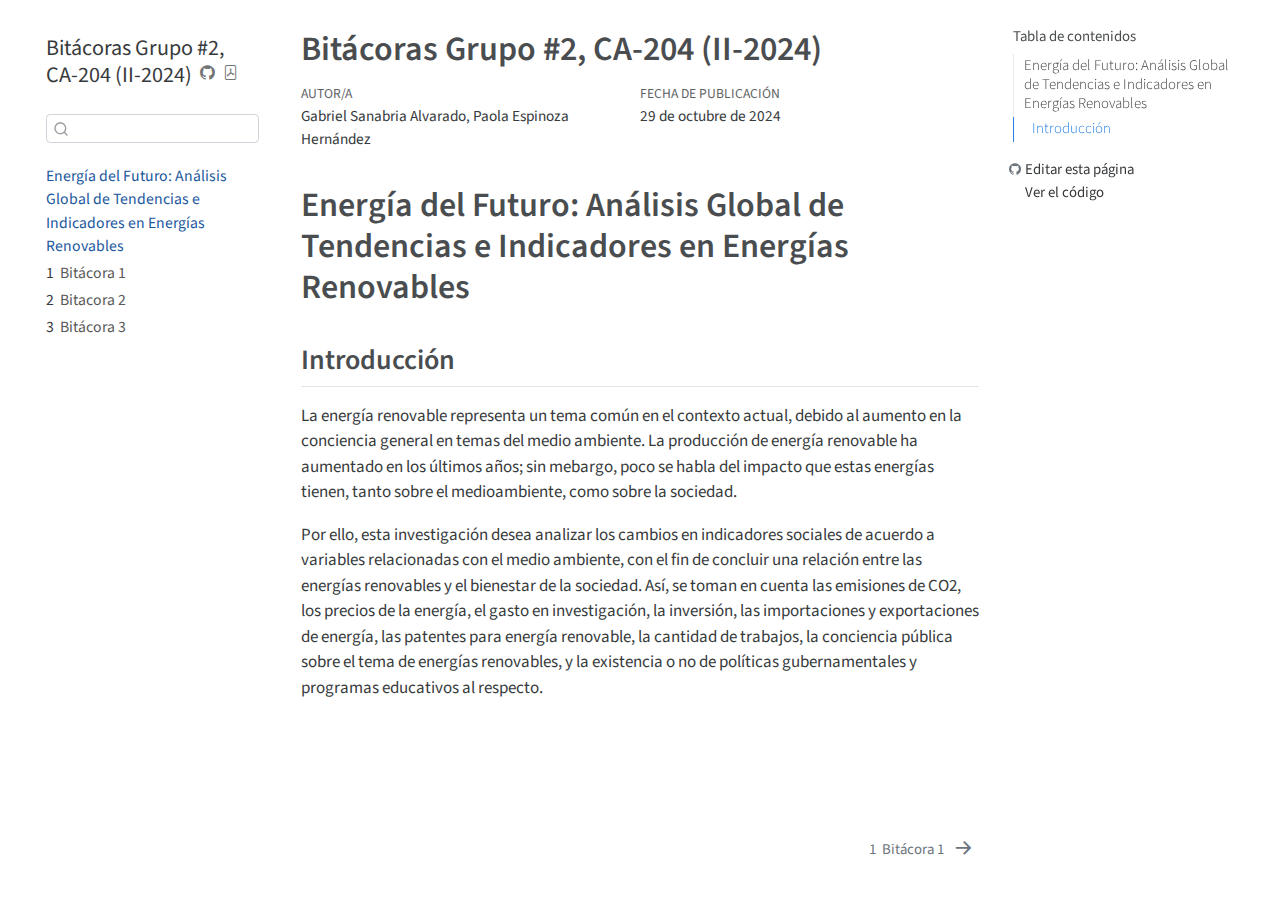
==== docs/index.html @ 48ddc88f "fix: introducción" ====
<!DOCTYPE html>
<html xmlns="http://www.w3.org/1999/xhtml" lang="es" xml:lang="es"><head>

<meta charset="utf-8">
<meta name="generator" content="quarto-1.3.450">

<meta name="viewport" content="width=device-width, initial-scale=1.0, user-scalable=yes">

<meta name="author" content="Gabriel Sanabria Alvarado, Paola Espinoza Hernández">

<title>Bitácoras Grupo #2, CA-204 (II-2024)</title>
<style>
code{white-space: pre-wrap;}
span.smallcaps{font-variant: small-caps;}
div.columns{display: flex; gap: min(4vw, 1.5em);}
div.column{flex: auto; overflow-x: auto;}
div.hanging-indent{margin-left: 1.5em; text-indent: -1.5em;}
ul.task-list{list-style: none;}
ul.task-list li input[type="checkbox"] {
  width: 0.8em;
  margin: 0 0.8em 0.2em -1em; /* quarto-specific, see https://github.com/quarto-dev/quarto-cli/issues/4556 */ 
  vertical-align: middle;
}
</style>


<script src="site_libs/quarto-nav/quarto-nav.js"></script>
<script src="site_libs/quarto-nav/headroom.min.js"></script>
<script src="site_libs/clipboard/clipboard.min.js"></script>
<script src="site_libs/quarto-search/autocomplete.umd.js"></script>
<script src="site_libs/quarto-search/fuse.min.js"></script>
<script src="site_libs/quarto-search/quarto-search.js"></script>
<meta name="quarto:offset" content="./">
<link href="./bitacora-1.html" rel="next">
<script src="site_libs/quarto-html/quarto.js"></script>
<script src="site_libs/quarto-html/popper.min.js"></script>
<script src="site_libs/quarto-html/tippy.umd.min.js"></script>
<script src="site_libs/quarto-html/anchor.min.js"></script>
<link href="site_libs/quarto-html/tippy.css" rel="stylesheet">
<link href="site_libs/quarto-html/quarto-syntax-highlighting.css" rel="stylesheet" id="quarto-text-highlighting-styles">
<script src="site_libs/bootstrap/bootstrap.min.js"></script>
<link href="site_libs/bootstrap/bootstrap-icons.css" rel="stylesheet">
<link href="site_libs/bootstrap/bootstrap.min.css" rel="stylesheet" id="quarto-bootstrap" data-mode="light">
<script id="quarto-search-options" type="application/json">{
  "location": "sidebar",
  "copy-button": false,
  "collapse-after": 3,
  "panel-placement": "start",
  "type": "textbox",
  "limit": 20,
  "language": {
    "search-no-results-text": "Sin resultados",
    "search-matching-documents-text": "documentos encontrados",
    "search-copy-link-title": "Copiar el enlace en la búsqueda",
    "search-hide-matches-text": "Ocultar resultados adicionales",
    "search-more-match-text": "resultado adicional en este documento",
    "search-more-matches-text": "resultados adicionales en este documento",
    "search-clear-button-title": "Borrar",
    "search-detached-cancel-button-title": "Cancelar",
    "search-submit-button-title": "Enviar",
    "search-label": "Buscar"
  }
}</script>


</head>

<body class="nav-sidebar floating">

<div id="quarto-search-results"></div>
  <header id="quarto-header" class="headroom fixed-top">
  <nav class="quarto-secondary-nav">
    <div class="container-fluid d-flex">
      <button type="button" class="quarto-btn-toggle btn" data-bs-toggle="collapse" data-bs-target="#quarto-sidebar,#quarto-sidebar-glass" aria-controls="quarto-sidebar" aria-expanded="false" aria-label="Alternar barra lateral" onclick="if (window.quartoToggleHeadroom) { window.quartoToggleHeadroom(); }">
        <i class="bi bi-layout-text-sidebar-reverse"></i>
      </button>
      <nav class="quarto-page-breadcrumbs" aria-label="breadcrumb"><ol class="breadcrumb"><li class="breadcrumb-item"><a href="./index.html">Energía del Futuro: Análisis Global de Tendencias e Indicadores en Energías Renovables</a></li></ol></nav>
      <a class="flex-grow-1" role="button" data-bs-toggle="collapse" data-bs-target="#quarto-sidebar,#quarto-sidebar-glass" aria-controls="quarto-sidebar" aria-expanded="false" aria-label="Alternar barra lateral" onclick="if (window.quartoToggleHeadroom) { window.quartoToggleHeadroom(); }">      
      </a>
      <button type="button" class="btn quarto-search-button" aria-label="" onclick="window.quartoOpenSearch();">
        <i class="bi bi-search"></i>
      </button>
    </div>
  </nav>
</header>
<!-- content -->
<div id="quarto-content" class="quarto-container page-columns page-rows-contents page-layout-article">
<!-- sidebar -->
  <nav id="quarto-sidebar" class="sidebar collapse collapse-horizontal sidebar-navigation floating overflow-auto">
    <div class="pt-lg-2 mt-2 text-left sidebar-header">
    <div class="sidebar-title mb-0 py-0">
      <a href="./">Bitácoras Grupo #2, CA-204 (II-2024)</a> 
        <div class="sidebar-tools-main">
    <a href="https://github.com/gabosanabria04/BitacorasGrupo-2-CA0204-II-2024-.git" rel="" title="Source Code" class="quarto-navigation-tool px-1" aria-label="Source Code"><i class="bi bi-github"></i></a>
    <a href="./Bitácoras-Grupo--2,-CA-204--II-2024-.pdf" rel="" title="Download PDF" class="quarto-navigation-tool px-1" aria-label="Download PDF"><i class="bi bi-file-pdf"></i></a>
</div>
    </div>
      </div>
        <div class="mt-2 flex-shrink-0 align-items-center">
        <div class="sidebar-search">
        <div id="quarto-search" class="" title="Buscar"></div>
        </div>
        </div>
    <div class="sidebar-menu-container"> 
    <ul class="list-unstyled mt-1">
        <li class="sidebar-item">
  <div class="sidebar-item-container"> 
  <a href="./index.html" class="sidebar-item-text sidebar-link active">
 <span class="menu-text">Energía del Futuro: Análisis Global de Tendencias e Indicadores en Energías Renovables</span></a>
  </div>
</li>
        <li class="sidebar-item">
  <div class="sidebar-item-container"> 
  <a href="./bitacora-1.html" class="sidebar-item-text sidebar-link">
 <span class="menu-text"><span class="chapter-number">1</span>&nbsp; <span class="chapter-title">Bitácora 1</span></span></a>
  </div>
</li>
        <li class="sidebar-item">
  <div class="sidebar-item-container"> 
  <a href="./Bitacora-2.html" class="sidebar-item-text sidebar-link">
 <span class="menu-text"><span class="chapter-number">2</span>&nbsp; <span class="chapter-title">Bitacora 2</span></span></a>
  </div>
</li>
        <li class="sidebar-item">
  <div class="sidebar-item-container"> 
  <a href="./bitacora-3.html" class="sidebar-item-text sidebar-link">
 <span class="menu-text"><span class="chapter-number">3</span>&nbsp; <span class="chapter-title">Bitácora 3</span></span></a>
  </div>
</li>
    </ul>
    </div>
</nav>
<div id="quarto-sidebar-glass" data-bs-toggle="collapse" data-bs-target="#quarto-sidebar,#quarto-sidebar-glass"></div>
<!-- margin-sidebar -->
    <div id="quarto-margin-sidebar" class="sidebar margin-sidebar">
        <nav id="TOC" role="doc-toc" class="toc-active">
    <h2 id="toc-title">Tabla de contenidos</h2>
   
  <ul>
  <li><a href="#energía-del-futuro-análisis-global-de-tendencias-e-indicadores-en-energías-renovables" id="toc-energía-del-futuro-análisis-global-de-tendencias-e-indicadores-en-energías-renovables" class="nav-link active" data-scroll-target="#energía-del-futuro-análisis-global-de-tendencias-e-indicadores-en-energías-renovables">Energía del Futuro: Análisis Global de Tendencias e Indicadores en Energías Renovables</a>
  <ul class="collapse">
  <li><a href="#introducción" id="toc-introducción" class="nav-link" data-scroll-target="#introducción">Introducción</a></li>
  </ul></li>
  </ul>
<div class="toc-actions"><div><i class="bi bi-github"></i></div><div class="action-links"><p><a href="https://github.com/gabosanabria04/BitacorasGrupo-2-CA0204-II-2024-.git/edit/main/index.qmd" class="toc-action">Editar esta página</a></p><p><a href="https://github.com/gabosanabria04/BitacorasGrupo-2-CA0204-II-2024-.git/blob/main/index.qmd" class="toc-action">Ver el código</a></p></div></div></nav>
    </div>
<!-- main -->
<main class="content" id="quarto-document-content">

<header id="title-block-header" class="quarto-title-block default">
<div class="quarto-title">
<h1 class="title">Bitácoras Grupo #2, CA-204 (II-2024)</h1>
</div>



<div class="quarto-title-meta">

    <div>
    <div class="quarto-title-meta-heading">Autor/a</div>
    <div class="quarto-title-meta-contents">
             <p>Gabriel Sanabria Alvarado, Paola Espinoza Hernández </p>
          </div>
  </div>
    
    <div>
    <div class="quarto-title-meta-heading">Fecha de publicación</div>
    <div class="quarto-title-meta-contents">
      <p class="date">29 de octubre de 2024</p>
    </div>
  </div>
  
    
  </div>
  

</header>

<section id="energía-del-futuro-análisis-global-de-tendencias-e-indicadores-en-energías-renovables" class="level1 unnumbered">
<h1 class="unnumbered">Energía del Futuro: Análisis Global de Tendencias e Indicadores en Energías Renovables</h1>
<section id="introducción" class="level2">
<h2 class="anchored" data-anchor-id="introducción">Introducción</h2>
<p>La energía renovable representa un tema común en el contexto actual, debido al aumento en la conciencia general en temas del medio ambiente. La producción de energía renovable ha aumentado en los últimos años; sin mebargo, poco se habla del impacto que estas energías tienen, tanto sobre el medioambiente, como sobre la sociedad.</p>
<p>Por ello, esta investigación desea analizar los cambios en indicadores sociales de acuerdo a variables relacionadas con el medio ambiente, con el fin de concluir una relación entre las energías renovables y el bienestar de la sociedad. Así, se toman en cuenta las emisiones de CO2, los precios de la energía, el gasto en investigación, la inversión, las importaciones y exportaciones de energía, las patentes para energía renovable, la cantidad de trabajos, la conciencia pública sobre el tema de energías renovables, y la existencia o no de políticas gubernamentales y programas educativos al respecto.</p>


</section>
</section>

</main> <!-- /main -->
<script id="quarto-html-after-body" type="application/javascript">
window.document.addEventListener("DOMContentLoaded", function (event) {
  const toggleBodyColorMode = (bsSheetEl) => {
    const mode = bsSheetEl.getAttribute("data-mode");
    const bodyEl = window.document.querySelector("body");
    if (mode === "dark") {
      bodyEl.classList.add("quarto-dark");
      bodyEl.classList.remove("quarto-light");
    } else {
      bodyEl.classList.add("quarto-light");
      bodyEl.classList.remove("quarto-dark");
    }
  }
  const toggleBodyColorPrimary = () => {
    const bsSheetEl = window.document.querySelector("link#quarto-bootstrap");
    if (bsSheetEl) {
      toggleBodyColorMode(bsSheetEl);
    }
  }
  toggleBodyColorPrimary();  
  const icon = "";
  const anchorJS = new window.AnchorJS();
  anchorJS.options = {
    placement: 'right',
    icon: icon
  };
  anchorJS.add('.anchored');
  const isCodeAnnotation = (el) => {
    for (const clz of el.classList) {
      if (clz.startsWith('code-annotation-')) {                     
        return true;
      }
    }
    return false;
  }
  const clipboard = new window.ClipboardJS('.code-copy-button', {
    text: function(trigger) {
      const codeEl = trigger.previousElementSibling.cloneNode(true);
      for (const childEl of codeEl.children) {
        if (isCodeAnnotation(childEl)) {
          childEl.remove();
        }
      }
      return codeEl.innerText;
    }
  });
  clipboard.on('success', function(e) {
    // button target
    const button = e.trigger;
    // don't keep focus
    button.blur();
    // flash "checked"
    button.classList.add('code-copy-button-checked');
    var currentTitle = button.getAttribute("title");
    button.setAttribute("title", "Copiado");
    let tooltip;
    if (window.bootstrap) {
      button.setAttribute("data-bs-toggle", "tooltip");
      button.setAttribute("data-bs-placement", "left");
      button.setAttribute("data-bs-title", "Copiado");
      tooltip = new bootstrap.Tooltip(button, 
        { trigger: "manual", 
          customClass: "code-copy-button-tooltip",
          offset: [0, -8]});
      tooltip.show();    
    }
    setTimeout(function() {
      if (tooltip) {
        tooltip.hide();
        button.removeAttribute("data-bs-title");
        button.removeAttribute("data-bs-toggle");
        button.removeAttribute("data-bs-placement");
      }
      button.setAttribute("title", currentTitle);
      button.classList.remove('code-copy-button-checked');
    }, 1000);
    // clear code selection
    e.clearSelection();
  });
  function tippyHover(el, contentFn) {
    const config = {
      allowHTML: true,
      content: contentFn,
      maxWidth: 500,
      delay: 100,
      arrow: false,
      appendTo: function(el) {
          return el.parentElement;
      },
      interactive: true,
      interactiveBorder: 10,
      theme: 'quarto',
      placement: 'bottom-start'
    };
    window.tippy(el, config); 
  }
  const noterefs = window.document.querySelectorAll('a[role="doc-noteref"]');
  for (var i=0; i<noterefs.length; i++) {
    const ref = noterefs[i];
    tippyHover(ref, function() {
      // use id or data attribute instead here
      let href = ref.getAttribute('data-footnote-href') || ref.getAttribute('href');
      try { href = new URL(href).hash; } catch {}
      const id = href.replace(/^#\/?/, "");
      const note = window.document.getElementById(id);
      return note.innerHTML;
    });
  }
      let selectedAnnoteEl;
      const selectorForAnnotation = ( cell, annotation) => {
        let cellAttr = 'data-code-cell="' + cell + '"';
        let lineAttr = 'data-code-annotation="' +  annotation + '"';
        const selector = 'span[' + cellAttr + '][' + lineAttr + ']';
        return selector;
      }
      const selectCodeLines = (annoteEl) => {
        const doc = window.document;
        const targetCell = annoteEl.getAttribute("data-target-cell");
        const targetAnnotation = annoteEl.getAttribute("data-target-annotation");
        const annoteSpan = window.document.querySelector(selectorForAnnotation(targetCell, targetAnnotation));
        const lines = annoteSpan.getAttribute("data-code-lines").split(",");
        const lineIds = lines.map((line) => {
          return targetCell + "-" + line;
        })
        let top = null;
        let height = null;
        let parent = null;
        if (lineIds.length > 0) {
            //compute the position of the single el (top and bottom and make a div)
            const el = window.document.getElementById(lineIds[0]);
            top = el.offsetTop;
            height = el.offsetHeight;
            parent = el.parentElement.parentElement;
          if (lineIds.length > 1) {
            const lastEl = window.document.getElementById(lineIds[lineIds.length - 1]);
            const bottom = lastEl.offsetTop + lastEl.offsetHeight;
            height = bottom - top;
          }
          if (top !== null && height !== null && parent !== null) {
            // cook up a div (if necessary) and position it 
            let div = window.document.getElementById("code-annotation-line-highlight");
            if (div === null) {
              div = window.document.createElement("div");
              div.setAttribute("id", "code-annotation-line-highlight");
              div.style.position = 'absolute';
              parent.appendChild(div);
            }
            div.style.top = top - 2 + "px";
            div.style.height = height + 4 + "px";
            let gutterDiv = window.document.getElementById("code-annotation-line-highlight-gutter");
            if (gutterDiv === null) {
              gutterDiv = window.document.createElement("div");
              gutterDiv.setAttribute("id", "code-annotation-line-highlight-gutter");
              gutterDiv.style.position = 'absolute';
              const codeCell = window.document.getElementById(targetCell);
              const gutter = codeCell.querySelector('.code-annotation-gutter');
              gutter.appendChild(gutterDiv);
            }
            gutterDiv.style.top = top - 2 + "px";
            gutterDiv.style.height = height + 4 + "px";
          }
          selectedAnnoteEl = annoteEl;
        }
      };
      const unselectCodeLines = () => {
        const elementsIds = ["code-annotation-line-highlight", "code-annotation-line-highlight-gutter"];
        elementsIds.forEach((elId) => {
          const div = window.document.getElementById(elId);
          if (div) {
            div.remove();
          }
        });
        selectedAnnoteEl = undefined;
      };
      // Attach click handler to the DT
      const annoteDls = window.document.querySelectorAll('dt[data-target-cell]');
      for (const annoteDlNode of annoteDls) {
        annoteDlNode.addEventListener('click', (event) => {
          const clickedEl = event.target;
          if (clickedEl !== selectedAnnoteEl) {
            unselectCodeLines();
            const activeEl = window.document.querySelector('dt[data-target-cell].code-annotation-active');
            if (activeEl) {
              activeEl.classList.remove('code-annotation-active');
            }
            selectCodeLines(clickedEl);
            clickedEl.classList.add('code-annotation-active');
          } else {
            // Unselect the line
            unselectCodeLines();
            clickedEl.classList.remove('code-annotation-active');
          }
        });
      }
  const findCites = (el) => {
    const parentEl = el.parentElement;
    if (parentEl) {
      const cites = parentEl.dataset.cites;
      if (cites) {
        return {
          el,
          cites: cites.split(' ')
        };
      } else {
        return findCites(el.parentElement)
      }
    } else {
      return undefined;
    }
  };
  var bibliorefs = window.document.querySelectorAll('a[role="doc-biblioref"]');
  for (var i=0; i<bibliorefs.length; i++) {
    const ref = bibliorefs[i];
    const citeInfo = findCites(ref);
    if (citeInfo) {
      tippyHover(citeInfo.el, function() {
        var popup = window.document.createElement('div');
        citeInfo.cites.forEach(function(cite) {
          var citeDiv = window.document.createElement('div');
          citeDiv.classList.add('hanging-indent');
          citeDiv.classList.add('csl-entry');
          var biblioDiv = window.document.getElementById('ref-' + cite);
          if (biblioDiv) {
            citeDiv.innerHTML = biblioDiv.innerHTML;
          }
          popup.appendChild(citeDiv);
        });
        return popup.innerHTML;
      });
    }
  }
    var localhostRegex = new RegExp(/^(?:http|https):\/\/localhost\:?[0-9]*\//);
      var filterRegex = new RegExp("https:\/\/gabosanabria04\.github\.io\/BitacorasGrupo-2-CA0204-II-2024-\/");
    var isInternal = (href) => {
        return filterRegex.test(href) || localhostRegex.test(href);
    }
    // Inspect non-navigation links and adorn them if external
 	var links = window.document.querySelectorAll('a[href]:not(.nav-link):not(.navbar-brand):not(.toc-action):not(.sidebar-link):not(.sidebar-item-toggle):not(.pagination-link):not(.no-external):not([aria-hidden]):not(.dropdown-item)');
    for (var i=0; i<links.length; i++) {
      const link = links[i];
      if (!isInternal(link.href)) {
          // target, if specified
          link.setAttribute("target", "_blank");
      }
    }
});
</script>
<nav class="page-navigation">
  <div class="nav-page nav-page-previous">
  </div>
  <div class="nav-page nav-page-next">
      <a href="./bitacora-1.html" class="pagination-link">
        <span class="nav-page-text"><span class="chapter-number">1</span>&nbsp; <span class="chapter-title">Bitácora 1</span></span> <i class="bi bi-arrow-right-short"></i>
      </a>
  </div>
</nav>
</div> <!-- /content -->



</body></html>
---- docs/site_libs/quarto-html/tippy.css ----
.tippy-box[data-animation=fade][data-state=hidden]{opacity:0}[data-tippy-root]{max-width:calc(100vw - 10px)}.tippy-box{position:relative;background-color:#333;color:#fff;border-radius:4px;font-size:14px;line-height:1.4;white-space:normal;outline:0;transition-property:transform,visibility,opacity}.tippy-box[data-placement^=top]>.tippy-arrow{bottom:0}.tippy-box[data-placement^=top]>.tippy-arrow:before{bottom:-7px;left:0;border-width:8px 8px 0;border-top-color:initial;transform-origin:center top}.tippy-box[data-placement^=bottom]>.tippy-arrow{top:0}.tippy-box[data-placement^=bottom]>.tippy-arrow:before{top:-7px;left:0;border-width:0 8px 8px;border-bottom-color:initial;transform-origin:center bottom}.tippy-box[data-placement^=left]>.tippy-arrow{right:0}.tippy-box[data-placement^=left]>.tippy-arrow:before{border-width:8px 0 8px 8px;border-left-color:initial;right:-7px;transform-origin:center left}.tippy-box[data-placement^=right]>.tippy-arrow{left:0}.tippy-box[data-placement^=right]>.tippy-arrow:before{left:-7px;border-width:8px 8px 8px 0;border-right-color:initial;transform-origin:center right}.tippy-box[data-inertia][data-state=visible]{transition-timing-function:cubic-bezier(.54,1.5,.38,1.11)}.tippy-arrow{width:16px;height:16px;color:#333}.tippy-arrow:before{content:"";position:absolute;border-color:transparent;border-style:solid}.tippy-content{position:relative;padding:5px 9px;z-index:1}
---- docs/site_libs/quarto-html/quarto-syntax-highlighting.css ----
/* quarto syntax highlight colors */
:root {
  --quarto-hl-ot-color: #003B4F;
  --quarto-hl-at-color: #657422;
  --quarto-hl-ss-color: #20794D;
  --quarto-hl-an-color: #5E5E5E;
  --quarto-hl-fu-color: #4758AB;
  --quarto-hl-st-color: #20794D;
  --quarto-hl-cf-color: #003B4F;
  --quarto-hl-op-color: #5E5E5E;
  --quarto-hl-er-color: #AD0000;
  --quarto-hl-bn-color: #AD0000;
  --quarto-hl-al-color: #AD0000;
  --quarto-hl-va-color: #111111;
  --quarto-hl-bu-color: inherit;
  --quarto-hl-ex-color: inherit;
  --quarto-hl-pp-color: #AD0000;
  --quarto-hl-in-color: #5E5E5E;
  --quarto-hl-vs-color: #20794D;
  --quarto-hl-wa-color: #5E5E5E;
  --quarto-hl-do-color: #5E5E5E;
  --quarto-hl-im-color: #00769E;
  --quarto-hl-ch-color: #20794D;
  --quarto-hl-dt-color: #AD0000;
  --quarto-hl-fl-color: #AD0000;
  --quarto-hl-co-color: #5E5E5E;
  --quarto-hl-cv-color: #5E5E5E;
  --quarto-hl-cn-color: #8f5902;
  --quarto-hl-sc-color: #5E5E5E;
  --quarto-hl-dv-color: #AD0000;
  --quarto-hl-kw-color: #003B4F;
}

/* other quarto variables */
:root {
  --quarto-font-monospace: SFMono-Regular, Menlo, Monaco, Consolas, "Liberation Mono", "Courier New", monospace;
}

pre > code.sourceCode > span {
  color: #003B4F;
}

code span {
  color: #003B4F;
}

code.sourceCode > span {
  color: #003B4F;
}

div.sourceCode,
div.sourceCode pre.sourceCode {
  color: #003B4F;
}

code span.ot {
  color: #003B4F;
  font-style: inherit;
}

code span.at {
  color: #657422;
  font-style: inherit;
}

code span.ss {
  color: #20794D;
  font-style: inherit;
}

code span.an {
  color: #5E5E5E;
  font-style: inherit;
}

code span.fu {
  color: #4758AB;
  font-style: inherit;
}

code span.st {
  color: #20794D;
  font-style: inherit;
}

code span.cf {
  color: #003B4F;
  font-weight: bold;
  font-style: inherit;
}

code span.op {
  color: #5E5E5E;
  font-style: inherit;
}

code span.er {
  color: #AD0000;
  font-style: inherit;
}

code span.bn {
  color: #AD0000;
  font-style: inherit;
}

code span.al {
  color: #AD0000;
  font-style: inherit;
}

code span.va {
  color: #111111;
  font-style: inherit;
}

code span.bu {
  font-style: inherit;
}

code span.ex {
  font-style: inherit;
}

code span.pp {
  color: #AD0000;
  font-style: inherit;
}

code span.in {
  color: #5E5E5E;
  font-style: inherit;
}

code span.vs {
  color: #20794D;
  font-style: inherit;
}

code span.wa {
  color: #5E5E5E;
  font-style: italic;
}

code span.do {
  color: #5E5E5E;
  font-style: italic;
}

code span.im {
  color: #00769E;
  font-style: inherit;
}

code span.ch {
  color: #20794D;
  font-style: inherit;
}

code span.dt {
  color: #AD0000;
  font-style: inherit;
}

code span.fl {
  color: #AD0000;
  font-style: inherit;
}

code span.co {
  color: #5E5E5E;
  font-style: inherit;
}

code span.cv {
  color: #5E5E5E;
  font-style: italic;
}

code span.cn {
  color: #8f5902;
  font-style: inherit;
}

code span.sc {
  color: #5E5E5E;
  font-style: inherit;
}

code span.dv {
  color: #AD0000;
  font-style: inherit;
}

code span.kw {
  color: #003B4F;
  font-weight: bold;
  font-style: inherit;
}

.prevent-inlining {
  content: "</";
}

/*# sourceMappingURL=debc5d5d77c3f9108843748ff7464032.css.map */
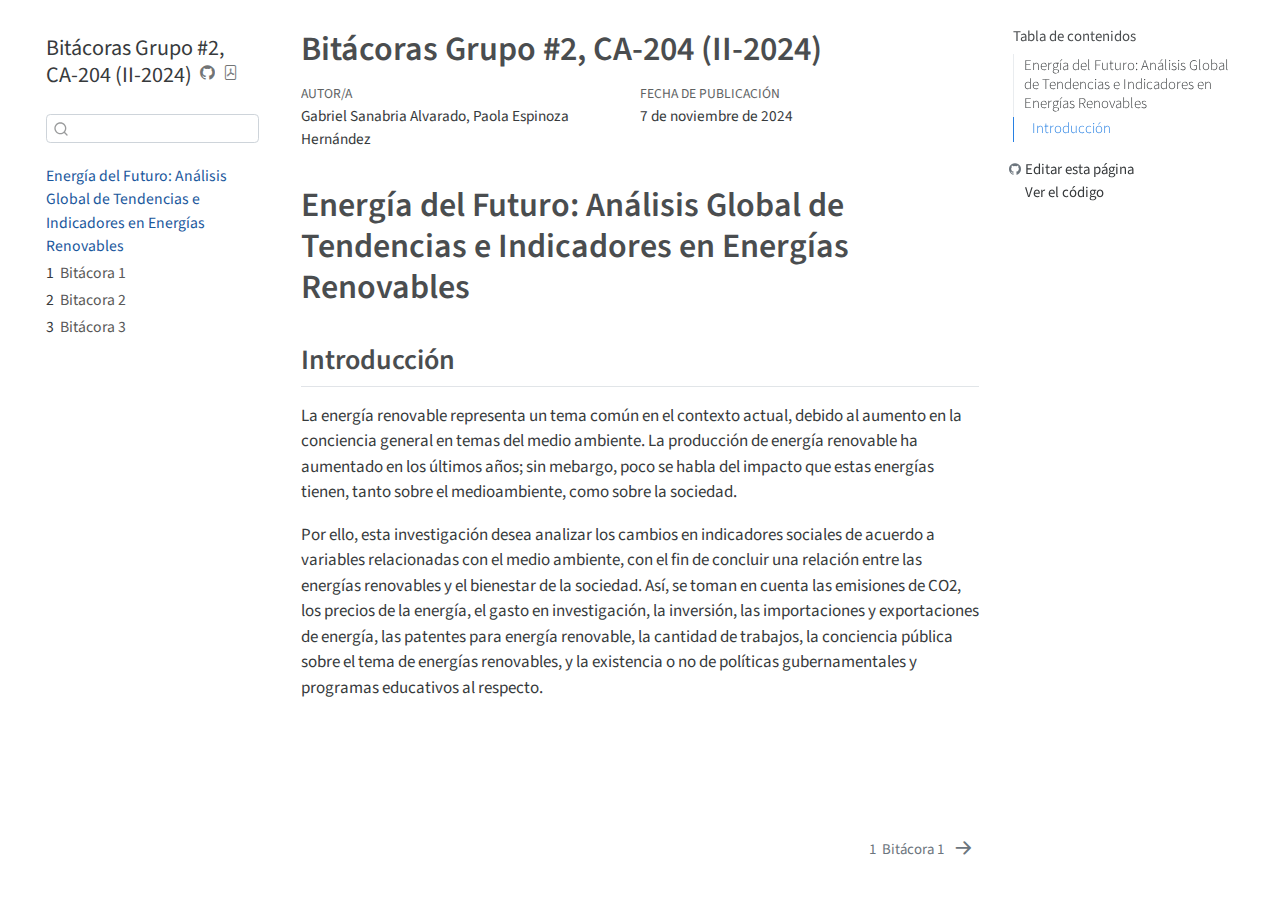
==== commit a7e9e768: "fix: corrige metodología" ====
--- a/docs/index.html
+++ b/docs/index.html
@@ -166,7 +166,7 @@
     <div>
     <div class="quarto-title-meta-heading">Fecha de publicación</div>
     <div class="quarto-title-meta-contents">
-      <p class="date">29 de octubre de 2024</p>
+      <p class="date">7 de noviembre de 2024</p>
     </div>
   </div>
   
--- a/docs/site_libs/quarto-html/quarto-syntax-highlighting.css
+++ b/docs/site_libs/quarto-html/quarto-syntax-highlighting.css
@@ -85,7 +85,6 @@
 
 code span.cf {
   color: #003B4F;
-  font-weight: bold;
   font-style: inherit;
 }
 
@@ -194,7 +193,6 @@
 
 code span.kw {
   color: #003B4F;
-  font-weight: bold;
   font-style: inherit;
 }
 
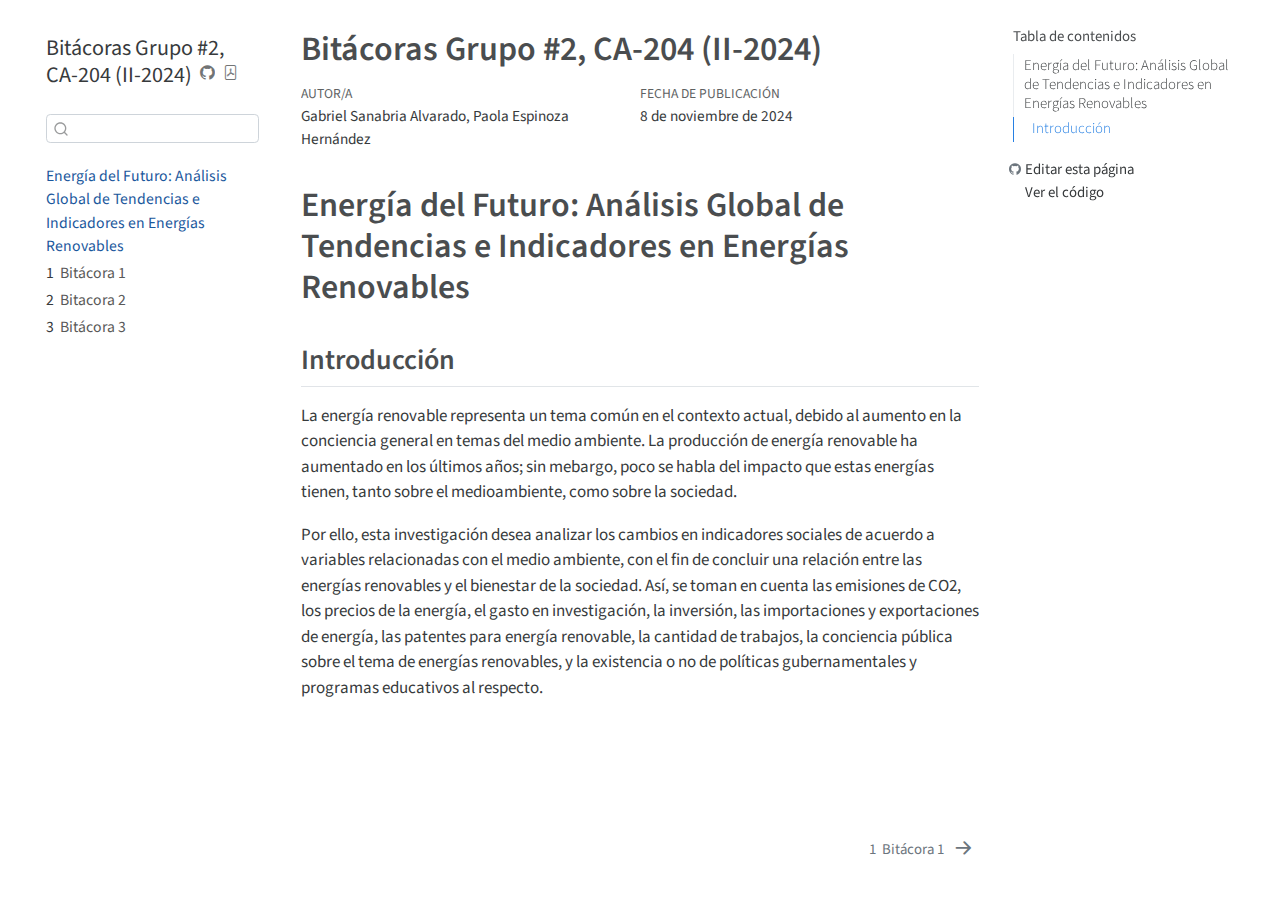
==== commit 836d15f5: "fix: referencias y referencias cruzadas" ====
--- a/docs/index.html
+++ b/docs/index.html
@@ -166,7 +166,7 @@
     <div>
     <div class="quarto-title-meta-heading">Fecha de publicación</div>
     <div class="quarto-title-meta-contents">
-      <p class="date">7 de noviembre de 2024</p>
+      <p class="date">8 de noviembre de 2024</p>
     </div>
   </div>
   
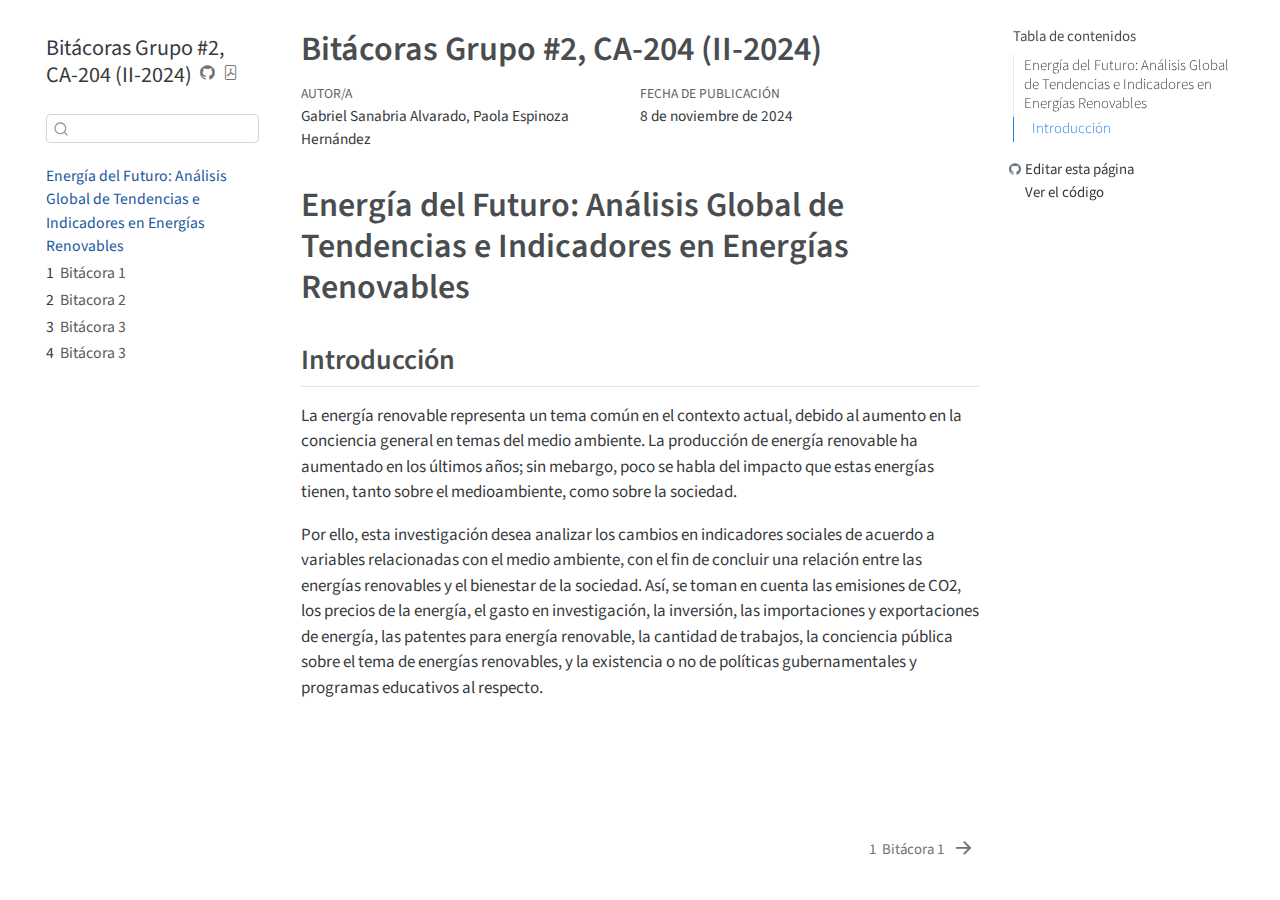
==== commit e744872c: "chore: actualiza sitio web" ====
--- a/docs/index.html
+++ b/docs/index.html
@@ -125,6 +125,12 @@
   <div class="sidebar-item-container"> 
   <a href="./bitacora-3.html" class="sidebar-item-text sidebar-link">
  <span class="menu-text"><span class="chapter-number">3</span>&nbsp; <span class="chapter-title">Bitácora 3</span></span></a>
+  </div>
+</li>
+        <li class="sidebar-item">
+  <div class="sidebar-item-container"> 
+  <a href="./bitacora-4.html" class="sidebar-item-text sidebar-link">
+ <span class="menu-text"><span class="chapter-number">4</span>&nbsp; <span class="chapter-title">Bitácora 3</span></span></a>
   </div>
 </li>
     </ul>
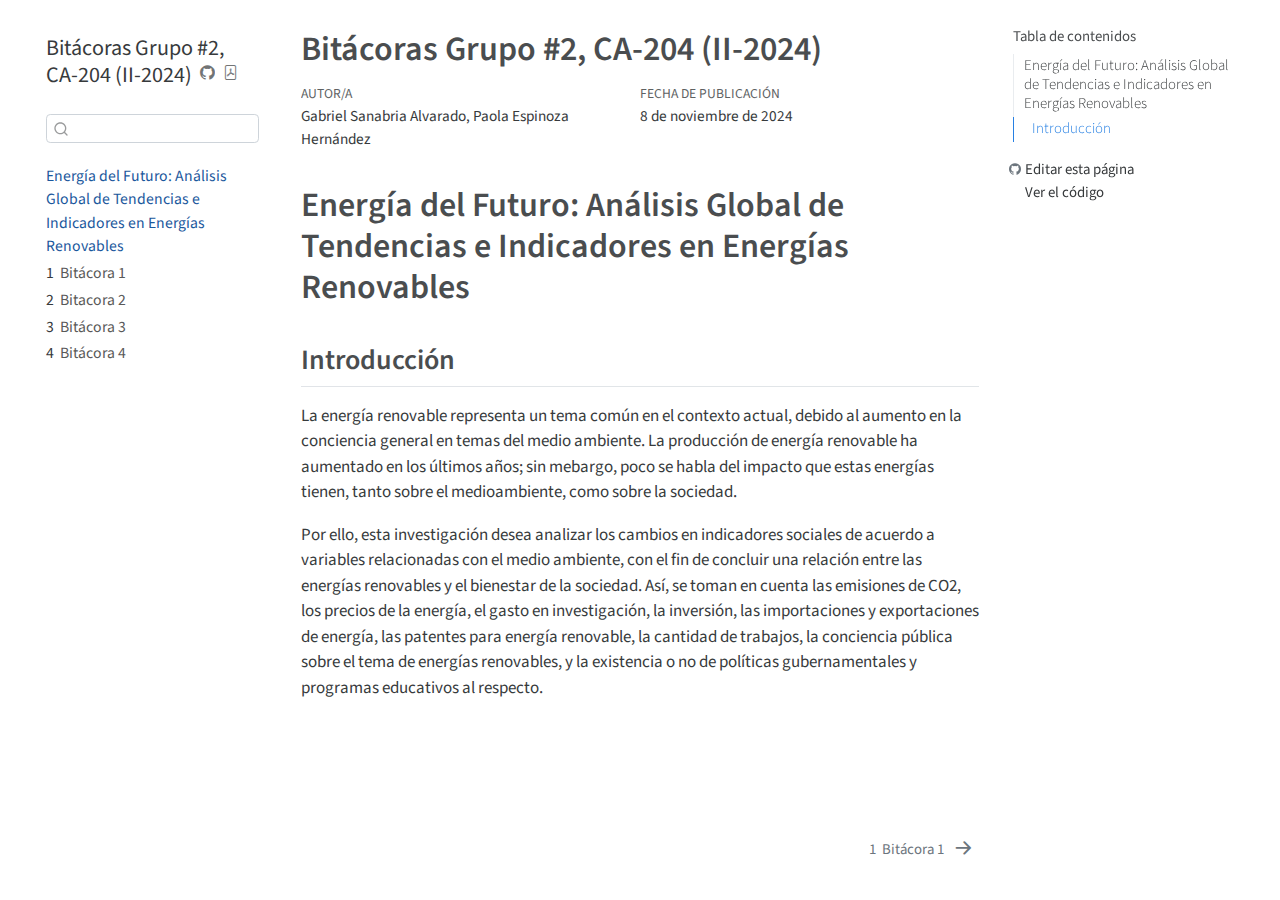
==== commit 8c1ac56a: "fix: arreglos escritura" ====
--- a/docs/index.html
+++ b/docs/index.html
@@ -130,7 +130,7 @@
         <li class="sidebar-item">
   <div class="sidebar-item-container"> 
   <a href="./bitacora-4.html" class="sidebar-item-text sidebar-link">
- <span class="menu-text"><span class="chapter-number">4</span>&nbsp; <span class="chapter-title">Bitácora 3</span></span></a>
+ <span class="menu-text"><span class="chapter-number">4</span>&nbsp; <span class="chapter-title">Bitácora 4</span></span></a>
   </div>
 </li>
     </ul>
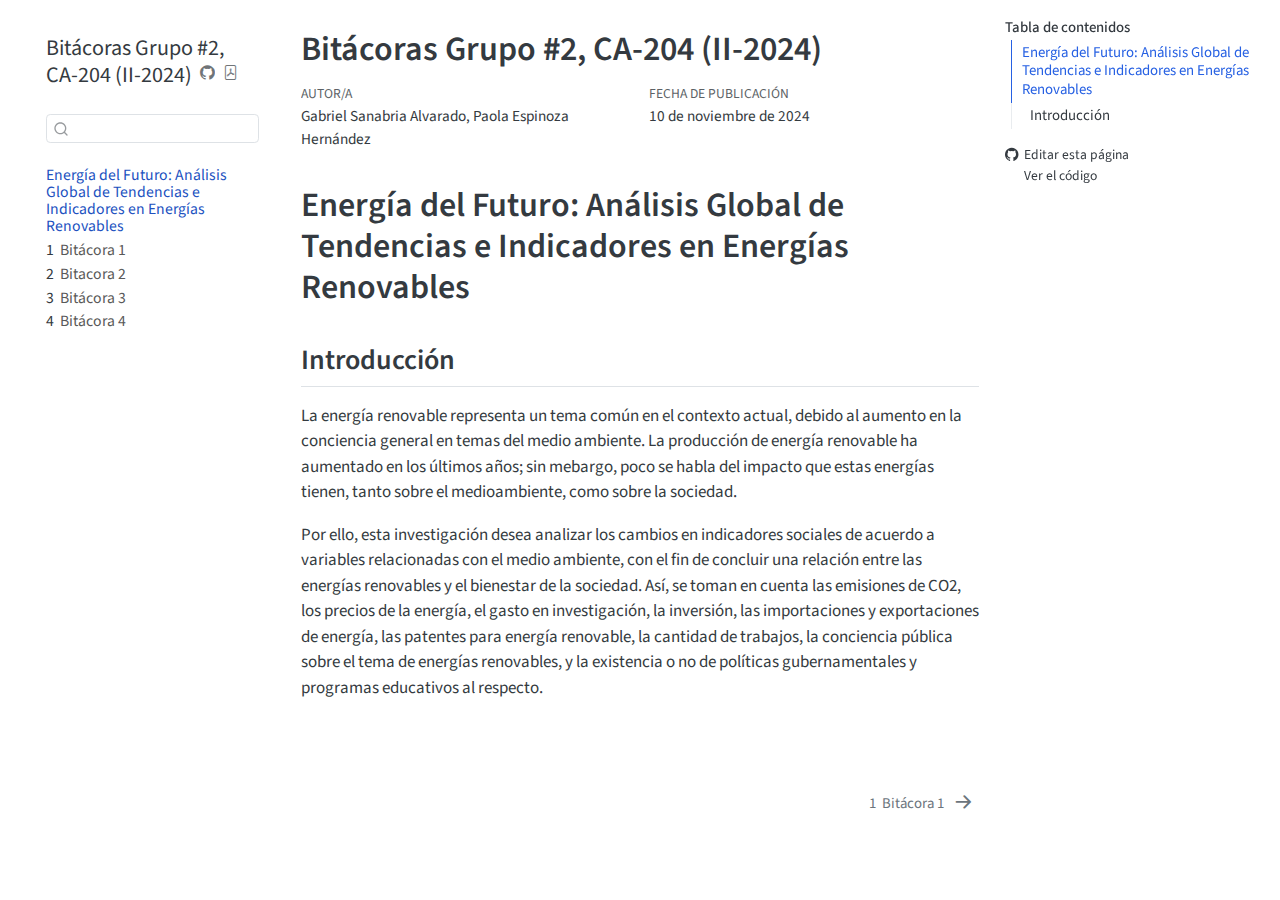
==== commit bfbaa011: "chore: actualiza sitio web" ====
--- a/docs/index.html
+++ b/docs/index.html
@@ -2,7 +2,7 @@
 <html xmlns="http://www.w3.org/1999/xhtml" lang="es" xml:lang="es"><head>
 
 <meta charset="utf-8">
-<meta name="generator" content="quarto-1.3.450">
+<meta name="generator" content="quarto-1.5.57">
 
 <meta name="viewport" content="width=device-width, initial-scale=1.0, user-scalable=yes">
 
@@ -47,7 +47,13 @@
   "collapse-after": 3,
   "panel-placement": "start",
   "type": "textbox",
-  "limit": 20,
+  "limit": 50,
+  "keyboard-shortcut": [
+    "f",
+    "/",
+    "s"
+  ],
+  "show-item-context": false,
   "language": {
     "search-no-results-text": "Sin resultados",
     "search-matching-documents-text": "documentos encontrados",
@@ -56,6 +62,7 @@
     "search-more-match-text": "resultado adicional en este documento",
     "search-more-matches-text": "resultados adicionales en este documento",
     "search-clear-button-title": "Borrar",
+    "search-text-placeholder": "",
     "search-detached-cancel-button-title": "Cancelar",
     "search-submit-button-title": "Enviar",
     "search-label": "Buscar"
@@ -71,13 +78,13 @@
   <header id="quarto-header" class="headroom fixed-top">
   <nav class="quarto-secondary-nav">
     <div class="container-fluid d-flex">
-      <button type="button" class="quarto-btn-toggle btn" data-bs-toggle="collapse" data-bs-target="#quarto-sidebar,#quarto-sidebar-glass" aria-controls="quarto-sidebar" aria-expanded="false" aria-label="Alternar barra lateral" onclick="if (window.quartoToggleHeadroom) { window.quartoToggleHeadroom(); }">
+      <button type="button" class="quarto-btn-toggle btn" data-bs-toggle="collapse" role="button" data-bs-target=".quarto-sidebar-collapse-item" aria-controls="quarto-sidebar" aria-expanded="false" aria-label="Alternar barra lateral" onclick="if (window.quartoToggleHeadroom) { window.quartoToggleHeadroom(); }">
         <i class="bi bi-layout-text-sidebar-reverse"></i>
       </button>
-      <nav class="quarto-page-breadcrumbs" aria-label="breadcrumb"><ol class="breadcrumb"><li class="breadcrumb-item"><a href="./index.html">Energía del Futuro: Análisis Global de Tendencias e Indicadores en Energías Renovables</a></li></ol></nav>
-      <a class="flex-grow-1" role="button" data-bs-toggle="collapse" data-bs-target="#quarto-sidebar,#quarto-sidebar-glass" aria-controls="quarto-sidebar" aria-expanded="false" aria-label="Alternar barra lateral" onclick="if (window.quartoToggleHeadroom) { window.quartoToggleHeadroom(); }">      
-      </a>
-      <button type="button" class="btn quarto-search-button" aria-label="" onclick="window.quartoOpenSearch();">
+        <nav class="quarto-page-breadcrumbs" aria-label="breadcrumb"><ol class="breadcrumb"><li class="breadcrumb-item"><a href="./index.html">Energía del Futuro: Análisis Global de Tendencias e Indicadores en Energías Renovables</a></li></ol></nav>
+        <a class="flex-grow-1" role="navigation" data-bs-toggle="collapse" data-bs-target=".quarto-sidebar-collapse-item" aria-controls="quarto-sidebar" aria-expanded="false" aria-label="Alternar barra lateral" onclick="if (window.quartoToggleHeadroom) { window.quartoToggleHeadroom(); }">      
+        </a>
+      <button type="button" class="btn quarto-search-button" aria-label="Buscar" onclick="window.quartoOpenSearch();">
         <i class="bi bi-search"></i>
       </button>
     </div>
@@ -86,13 +93,13 @@
 <!-- content -->
 <div id="quarto-content" class="quarto-container page-columns page-rows-contents page-layout-article">
 <!-- sidebar -->
-  <nav id="quarto-sidebar" class="sidebar collapse collapse-horizontal sidebar-navigation floating overflow-auto">
+  <nav id="quarto-sidebar" class="sidebar collapse collapse-horizontal quarto-sidebar-collapse-item sidebar-navigation floating overflow-auto">
     <div class="pt-lg-2 mt-2 text-left sidebar-header">
     <div class="sidebar-title mb-0 py-0">
       <a href="./">Bitácoras Grupo #2, CA-204 (II-2024)</a> 
         <div class="sidebar-tools-main">
-    <a href="https://github.com/gabosanabria04/BitacorasGrupo-2-CA0204-II-2024-.git" rel="" title="Source Code" class="quarto-navigation-tool px-1" aria-label="Source Code"><i class="bi bi-github"></i></a>
-    <a href="./Bitácoras-Grupo--2,-CA-204--II-2024-.pdf" rel="" title="Download PDF" class="quarto-navigation-tool px-1" aria-label="Download PDF"><i class="bi bi-file-pdf"></i></a>
+    <a href="https://github.com/gabosanabria04/BitacorasGrupo-2-CA0204-II-2024-.git" title="Ejecutar el código" class="quarto-navigation-tool px-1" aria-label="Ejecutar el código"><i class="bi bi-github"></i></a>
+    <a href="./Bitácoras-Grupo--2,-CA-204--II-2024-.pdf" title="Descargar PDF" class="quarto-navigation-tool px-1" aria-label="Descargar PDF"><i class="bi bi-file-pdf"></i></a>
 </div>
     </div>
       </div>
@@ -136,7 +143,7 @@
     </ul>
     </div>
 </nav>
-<div id="quarto-sidebar-glass" data-bs-toggle="collapse" data-bs-target="#quarto-sidebar,#quarto-sidebar-glass"></div>
+<div id="quarto-sidebar-glass" class="quarto-sidebar-collapse-item" data-bs-toggle="collapse" data-bs-target=".quarto-sidebar-collapse-item"></div>
 <!-- margin-sidebar -->
     <div id="quarto-margin-sidebar" class="sidebar margin-sidebar">
         <nav id="TOC" role="doc-toc" class="toc-active">
@@ -148,7 +155,7 @@
   <li><a href="#introducción" id="toc-introducción" class="nav-link" data-scroll-target="#introducción">Introducción</a></li>
   </ul></li>
   </ul>
-<div class="toc-actions"><div><i class="bi bi-github"></i></div><div class="action-links"><p><a href="https://github.com/gabosanabria04/BitacorasGrupo-2-CA0204-II-2024-.git/edit/main/index.qmd" class="toc-action">Editar esta página</a></p><p><a href="https://github.com/gabosanabria04/BitacorasGrupo-2-CA0204-II-2024-.git/blob/main/index.qmd" class="toc-action">Ver el código</a></p></div></div></nav>
+<div class="toc-actions"><ul><li><a href="https://github.com/gabosanabria04/BitacorasGrupo-2-CA0204-II-2024-.git/edit/main/index.qmd" class="toc-action"><i class="bi bi-github"></i>Editar esta página</a></li><li><a href="https://github.com/gabosanabria04/BitacorasGrupo-2-CA0204-II-2024-.git/blob/main/index.qmd" class="toc-action"><i class="bi empty"></i>Ver el código</a></li></ul></div></nav>
     </div>
 <!-- main -->
 <main class="content" id="quarto-document-content">
@@ -172,7 +179,7 @@
     <div>
     <div class="quarto-title-meta-heading">Fecha de publicación</div>
     <div class="quarto-title-meta-contents">
-      <p class="date">8 de noviembre de 2024</p>
+      <p class="date">10 de noviembre de 2024</p>
     </div>
   </div>
   
@@ -180,7 +187,9 @@
   </div>
   
 
+
 </header>
+
 
 <section id="energía-del-futuro-análisis-global-de-tendencias-e-indicadores-en-energías-renovables" class="level1 unnumbered">
 <h1 class="unnumbered">Energía del Futuro: Análisis Global de Tendencias e Indicadores en Energías Renovables</h1>
@@ -229,18 +238,7 @@
     }
     return false;
   }
-  const clipboard = new window.ClipboardJS('.code-copy-button', {
-    text: function(trigger) {
-      const codeEl = trigger.previousElementSibling.cloneNode(true);
-      for (const childEl of codeEl.children) {
-        if (isCodeAnnotation(childEl)) {
-          childEl.remove();
-        }
-      }
-      return codeEl.innerText;
-    }
-  });
-  clipboard.on('success', function(e) {
+  const onCopySuccess = function(e) {
     // button target
     const button = e.trigger;
     // don't keep focus
@@ -272,11 +270,55 @@
     }, 1000);
     // clear code selection
     e.clearSelection();
+  }
+  const getTextToCopy = function(trigger) {
+      const codeEl = trigger.previousElementSibling.cloneNode(true);
+      for (const childEl of codeEl.children) {
+        if (isCodeAnnotation(childEl)) {
+          childEl.remove();
+        }
+      }
+      return codeEl.innerText;
+  }
+  const clipboard = new window.ClipboardJS('.code-copy-button:not([data-in-quarto-modal])', {
+    text: getTextToCopy
   });
-  function tippyHover(el, contentFn) {
+  clipboard.on('success', onCopySuccess);
+  if (window.document.getElementById('quarto-embedded-source-code-modal')) {
+    // For code content inside modals, clipBoardJS needs to be initialized with a container option
+    // TODO: Check when it could be a function (https://github.com/zenorocha/clipboard.js/issues/860)
+    const clipboardModal = new window.ClipboardJS('.code-copy-button[data-in-quarto-modal]', {
+      text: getTextToCopy,
+      container: window.document.getElementById('quarto-embedded-source-code-modal')
+    });
+    clipboardModal.on('success', onCopySuccess);
+  }
+    var localhostRegex = new RegExp(/^(?:http|https):\/\/localhost\:?[0-9]*\//);
+    var mailtoRegex = new RegExp(/^mailto:/);
+      var filterRegex = new RegExp("https:\/\/gabosanabria04\.github\.io\/BitacorasGrupo-2-CA0204-II-2024-\/");
+    var isInternal = (href) => {
+        return filterRegex.test(href) || localhostRegex.test(href) || mailtoRegex.test(href);
+    }
+    // Inspect non-navigation links and adorn them if external
+ 	var links = window.document.querySelectorAll('a[href]:not(.nav-link):not(.navbar-brand):not(.toc-action):not(.sidebar-link):not(.sidebar-item-toggle):not(.pagination-link):not(.no-external):not([aria-hidden]):not(.dropdown-item):not(.quarto-navigation-tool):not(.about-link)');
+    for (var i=0; i<links.length; i++) {
+      const link = links[i];
+      if (!isInternal(link.href)) {
+        // undo the damage that might have been done by quarto-nav.js in the case of
+        // links that we want to consider external
+        if (link.dataset.originalHref !== undefined) {
+          link.href = link.dataset.originalHref;
+        }
+          // target, if specified
+          link.setAttribute("target", "_blank");
+          if (link.getAttribute("rel") === null) {
+            link.setAttribute("rel", "noopener");
+          }
+      }
+    }
+  function tippyHover(el, contentFn, onTriggerFn, onUntriggerFn) {
     const config = {
       allowHTML: true,
-      content: contentFn,
       maxWidth: 500,
       delay: 100,
       arrow: false,
@@ -286,8 +328,17 @@
       interactive: true,
       interactiveBorder: 10,
       theme: 'quarto',
-      placement: 'bottom-start'
+      placement: 'bottom-start',
     };
+    if (contentFn) {
+      config.content = contentFn;
+    }
+    if (onTriggerFn) {
+      config.onTrigger = onTriggerFn;
+    }
+    if (onUntriggerFn) {
+      config.onUntrigger = onUntriggerFn;
+    }
     window.tippy(el, config); 
   }
   const noterefs = window.document.querySelectorAll('a[role="doc-noteref"]');
@@ -299,7 +350,130 @@
       try { href = new URL(href).hash; } catch {}
       const id = href.replace(/^#\/?/, "");
       const note = window.document.getElementById(id);
-      return note.innerHTML;
+      if (note) {
+        return note.innerHTML;
+      } else {
+        return "";
+      }
+    });
+  }
+  const xrefs = window.document.querySelectorAll('a.quarto-xref');
+  const processXRef = (id, note) => {
+    // Strip column container classes
+    const stripColumnClz = (el) => {
+      el.classList.remove("page-full", "page-columns");
+      if (el.children) {
+        for (const child of el.children) {
+          stripColumnClz(child);
+        }
+      }
+    }
+    stripColumnClz(note)
+    if (id === null || id.startsWith('sec-')) {
+      // Special case sections, only their first couple elements
+      const container = document.createElement("div");
+      if (note.children && note.children.length > 2) {
+        container.appendChild(note.children[0].cloneNode(true));
+        for (let i = 1; i < note.children.length; i++) {
+          const child = note.children[i];
+          if (child.tagName === "P" && child.innerText === "") {
+            continue;
+          } else {
+            container.appendChild(child.cloneNode(true));
+            break;
+          }
+        }
+        if (window.Quarto?.typesetMath) {
+          window.Quarto.typesetMath(container);
+        }
+        return container.innerHTML
+      } else {
+        if (window.Quarto?.typesetMath) {
+          window.Quarto.typesetMath(note);
+        }
+        return note.innerHTML;
+      }
+    } else {
+      // Remove any anchor links if they are present
+      const anchorLink = note.querySelector('a.anchorjs-link');
+      if (anchorLink) {
+        anchorLink.remove();
+      }
+      if (window.Quarto?.typesetMath) {
+        window.Quarto.typesetMath(note);
+      }
+      // TODO in 1.5, we should make sure this works without a callout special case
+      if (note.classList.contains("callout")) {
+        return note.outerHTML;
+      } else {
+        return note.innerHTML;
+      }
+    }
+  }
+  for (var i=0; i<xrefs.length; i++) {
+    const xref = xrefs[i];
+    tippyHover(xref, undefined, function(instance) {
+      instance.disable();
+      let url = xref.getAttribute('href');
+      let hash = undefined; 
+      if (url.startsWith('#')) {
+        hash = url;
+      } else {
+        try { hash = new URL(url).hash; } catch {}
+      }
+      if (hash) {
+        const id = hash.replace(/^#\/?/, "");
+        const note = window.document.getElementById(id);
+        if (note !== null) {
+          try {
+            const html = processXRef(id, note.cloneNode(true));
+            instance.setContent(html);
+          } finally {
+            instance.enable();
+            instance.show();
+          }
+        } else {
+          // See if we can fetch this
+          fetch(url.split('#')[0])
+          .then(res => res.text())
+          .then(html => {
+            const parser = new DOMParser();
+            const htmlDoc = parser.parseFromString(html, "text/html");
+            const note = htmlDoc.getElementById(id);
+            if (note !== null) {
+              const html = processXRef(id, note);
+              instance.setContent(html);
+            } 
+          }).finally(() => {
+            instance.enable();
+            instance.show();
+          });
+        }
+      } else {
+        // See if we can fetch a full url (with no hash to target)
+        // This is a special case and we should probably do some content thinning / targeting
+        fetch(url)
+        .then(res => res.text())
+        .then(html => {
+          const parser = new DOMParser();
+          const htmlDoc = parser.parseFromString(html, "text/html");
+          const note = htmlDoc.querySelector('main.content');
+          if (note !== null) {
+            // This should only happen for chapter cross references
+            // (since there is no id in the URL)
+            // remove the first header
+            if (note.children.length > 0 && note.children[0].tagName === "HEADER") {
+              note.children[0].remove();
+            }
+            const html = processXRef(null, note);
+            instance.setContent(html);
+          } 
+        }).finally(() => {
+          instance.enable();
+          instance.show();
+        });
+      }
+    }, function(instance) {
     });
   }
       let selectedAnnoteEl;
@@ -343,6 +517,7 @@
             }
             div.style.top = top - 2 + "px";
             div.style.height = height + 4 + "px";
+            div.style.left = 0;
             let gutterDiv = window.document.getElementById("code-annotation-line-highlight-gutter");
             if (gutterDiv === null) {
               gutterDiv = window.document.createElement("div");
@@ -368,6 +543,32 @@
         });
         selectedAnnoteEl = undefined;
       };
+        // Handle positioning of the toggle
+    window.addEventListener(
+      "resize",
+      throttle(() => {
+        elRect = undefined;
+        if (selectedAnnoteEl) {
+          selectCodeLines(selectedAnnoteEl);
+        }
+      }, 10)
+    );
+    function throttle(fn, ms) {
+    let throttle = false;
+    let timer;
+      return (...args) => {
+        if(!throttle) { // first call gets through
+            fn.apply(this, args);
+            throttle = true;
+        } else { // all the others get throttled
+            if(timer) clearTimeout(timer); // cancel #2
+            timer = setTimeout(() => {
+              fn.apply(this, args);
+              timer = throttle = false;
+            }, ms);
+        }
+      };
+    }
       // Attach click handler to the DT
       const annoteDls = window.document.querySelectorAll('dt[data-target-cell]');
       for (const annoteDlNode of annoteDls) {
@@ -425,27 +626,13 @@
       });
     }
   }
-    var localhostRegex = new RegExp(/^(?:http|https):\/\/localhost\:?[0-9]*\//);
-      var filterRegex = new RegExp("https:\/\/gabosanabria04\.github\.io\/BitacorasGrupo-2-CA0204-II-2024-\/");
-    var isInternal = (href) => {
-        return filterRegex.test(href) || localhostRegex.test(href);
-    }
-    // Inspect non-navigation links and adorn them if external
- 	var links = window.document.querySelectorAll('a[href]:not(.nav-link):not(.navbar-brand):not(.toc-action):not(.sidebar-link):not(.sidebar-item-toggle):not(.pagination-link):not(.no-external):not([aria-hidden]):not(.dropdown-item)');
-    for (var i=0; i<links.length; i++) {
-      const link = links[i];
-      if (!isInternal(link.href)) {
-          // target, if specified
-          link.setAttribute("target", "_blank");
-      }
-    }
 });
 </script>
 <nav class="page-navigation">
   <div class="nav-page nav-page-previous">
   </div>
   <div class="nav-page nav-page-next">
-      <a href="./bitacora-1.html" class="pagination-link">
+      <a href="./bitacora-1.html" class="pagination-link" aria-label="Bitácora 1">
         <span class="nav-page-text"><span class="chapter-number">1</span>&nbsp; <span class="chapter-title">Bitácora 1</span></span> <i class="bi bi-arrow-right-short"></i>
       </a>
   </div>
@@ -454,4 +641,5 @@
 
 
 
-</body></html>+
+<footer class="footer"><div class="nav-footer"><div class="nav-footer-center"><div class="toc-actions d-sm-block d-md-none"><ul><li><a href="https://github.com/gabosanabria04/BitacorasGrupo-2-CA0204-II-2024-.git/edit/main/index.qmd" class="toc-action"><i class="bi bi-github"></i>Editar esta página</a></li><li><a href="https://github.com/gabosanabria04/BitacorasGrupo-2-CA0204-II-2024-.git/blob/main/index.qmd" class="toc-action"><i class="bi empty"></i>Ver el código</a></li></ul></div></div></div></footer></body></html>--- a/docs/site_libs/quarto-html/quarto-syntax-highlighting.css
+++ b/docs/site_libs/quarto-html/quarto-syntax-highlighting.css
@@ -85,6 +85,7 @@
 
 code span.cf {
   color: #003B4F;
+  font-weight: bold;
   font-style: inherit;
 }
 
@@ -193,6 +194,7 @@
 
 code span.kw {
   color: #003B4F;
+  font-weight: bold;
   font-style: inherit;
 }
 
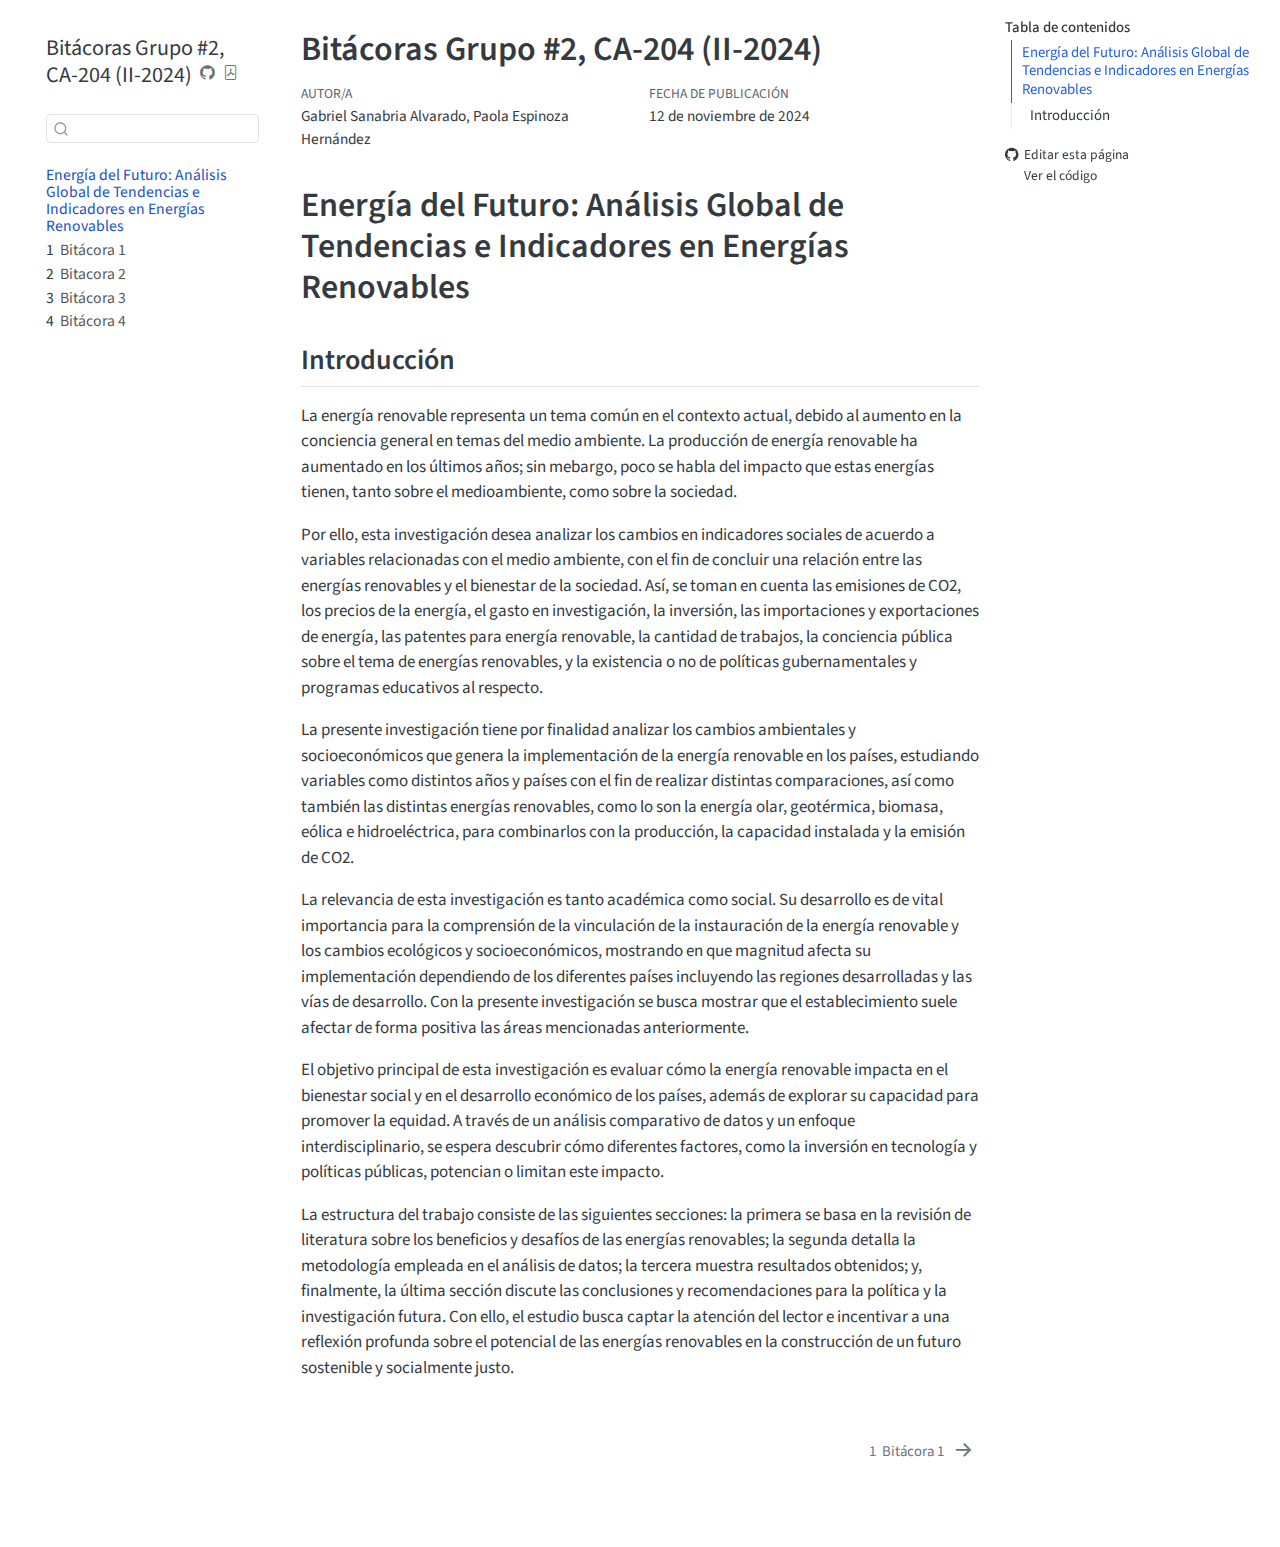
==== commit 6694e061: "feat: agrega aplicación shiny" ====
--- a/docs/index.html
+++ b/docs/index.html
@@ -179,7 +179,7 @@
     <div>
     <div class="quarto-title-meta-heading">Fecha de publicación</div>
     <div class="quarto-title-meta-contents">
-      <p class="date">10 de noviembre de 2024</p>
+      <p class="date">12 de noviembre de 2024</p>
     </div>
   </div>
   
@@ -197,6 +197,10 @@
 <h2 class="anchored" data-anchor-id="introducción">Introducción</h2>
 <p>La energía renovable representa un tema común en el contexto actual, debido al aumento en la conciencia general en temas del medio ambiente. La producción de energía renovable ha aumentado en los últimos años; sin mebargo, poco se habla del impacto que estas energías tienen, tanto sobre el medioambiente, como sobre la sociedad.</p>
 <p>Por ello, esta investigación desea analizar los cambios en indicadores sociales de acuerdo a variables relacionadas con el medio ambiente, con el fin de concluir una relación entre las energías renovables y el bienestar de la sociedad. Así, se toman en cuenta las emisiones de CO2, los precios de la energía, el gasto en investigación, la inversión, las importaciones y exportaciones de energía, las patentes para energía renovable, la cantidad de trabajos, la conciencia pública sobre el tema de energías renovables, y la existencia o no de políticas gubernamentales y programas educativos al respecto.</p>
+<p>La presente investigación tiene por finalidad analizar los cambios ambientales y socioeconómicos que genera la implementación de la energía renovable en los países, estudiando variables como distintos años y países con el fin de realizar distintas comparaciones, así como también las distintas energías renovables, como lo son la energía olar, geotérmica, biomasa, eólica e hidroeléctrica, para combinarlos con la producción, la capacidad instalada y la emisión de CO2.</p>
+<p>La relevancia de esta investigación es tanto académica como social. Su desarrollo es de vital importancia para la comprensión de la vinculación de la instauración de la energía renovable y los cambios ecológicos y socioeconómicos, mostrando en que magnitud afecta su implementación dependiendo de los diferentes países incluyendo las regiones desarrolladas y las vías de desarrollo. Con la presente investigación se busca mostrar que el establecimiento suele afectar de forma positiva las áreas mencionadas anteriormente.</p>
+<p>El objetivo principal de esta investigación es evaluar cómo la energía renovable impacta en el bienestar social y en el desarrollo económico de los países, además de explorar su capacidad para promover la equidad. A través de un análisis comparativo de datos y un enfoque interdisciplinario, se espera descubrir cómo diferentes factores, como la inversión en tecnología y políticas públicas, potencian o limitan este impacto.</p>
+<p>La estructura del trabajo consiste de las siguientes secciones: la primera se basa en la revisión de literatura sobre los beneficios y desafíos de las energías renovables; la segunda detalla la metodología empleada en el análisis de datos; la tercera muestra resultados obtenidos; y, finalmente, la última sección discute las conclusiones y recomendaciones para la política y la investigación futura. Con ello, el estudio busca captar la atención del lector e incentivar a una reflexión profunda sobre el potencial de las energías renovables en la construcción de un futuro sostenible y socialmente justo.</p>
 
 
 </section>
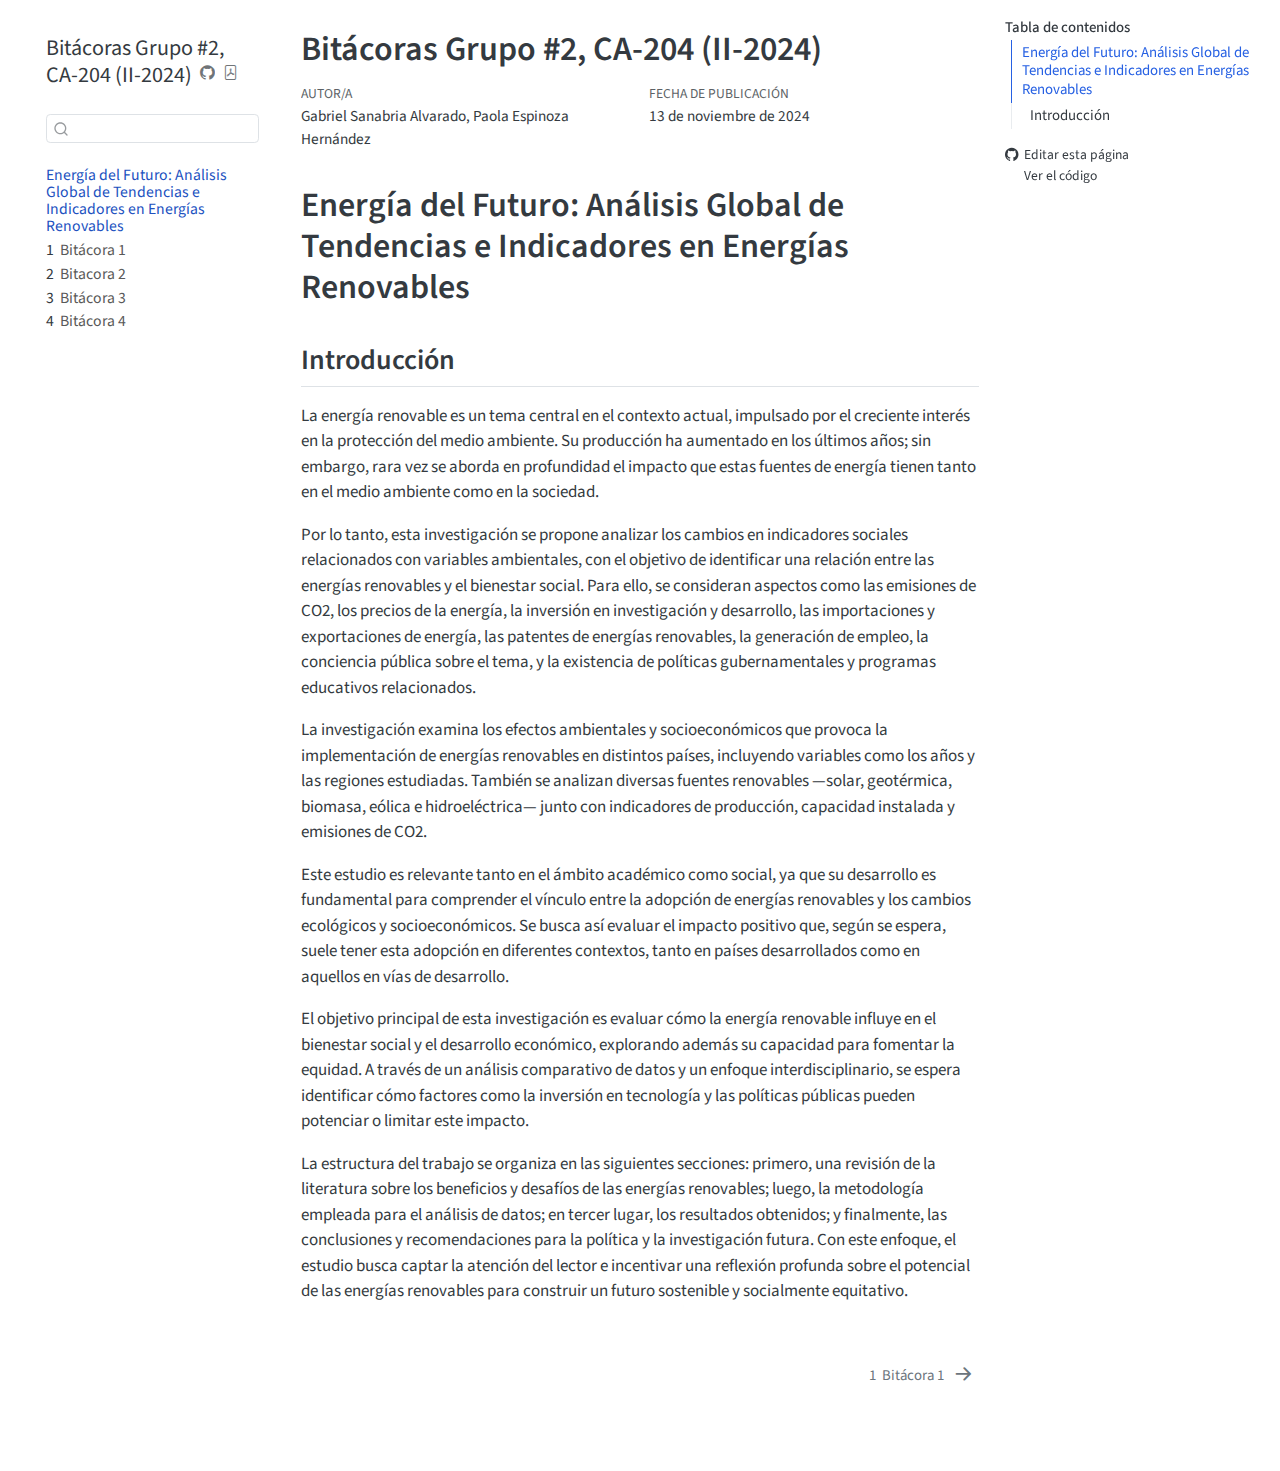
==== commit ff423509: "chore: actualiza sitio web" ====
--- a/docs/index.html
+++ b/docs/index.html
@@ -179,7 +179,7 @@
     <div>
     <div class="quarto-title-meta-heading">Fecha de publicación</div>
     <div class="quarto-title-meta-contents">
-      <p class="date">12 de noviembre de 2024</p>
+      <p class="date">13 de noviembre de 2024</p>
     </div>
   </div>
   
@@ -195,12 +195,12 @@
 <h1 class="unnumbered">Energía del Futuro: Análisis Global de Tendencias e Indicadores en Energías Renovables</h1>
 <section id="introducción" class="level2">
 <h2 class="anchored" data-anchor-id="introducción">Introducción</h2>
-<p>La energía renovable representa un tema común en el contexto actual, debido al aumento en la conciencia general en temas del medio ambiente. La producción de energía renovable ha aumentado en los últimos años; sin mebargo, poco se habla del impacto que estas energías tienen, tanto sobre el medioambiente, como sobre la sociedad.</p>
-<p>Por ello, esta investigación desea analizar los cambios en indicadores sociales de acuerdo a variables relacionadas con el medio ambiente, con el fin de concluir una relación entre las energías renovables y el bienestar de la sociedad. Así, se toman en cuenta las emisiones de CO2, los precios de la energía, el gasto en investigación, la inversión, las importaciones y exportaciones de energía, las patentes para energía renovable, la cantidad de trabajos, la conciencia pública sobre el tema de energías renovables, y la existencia o no de políticas gubernamentales y programas educativos al respecto.</p>
-<p>La presente investigación tiene por finalidad analizar los cambios ambientales y socioeconómicos que genera la implementación de la energía renovable en los países, estudiando variables como distintos años y países con el fin de realizar distintas comparaciones, así como también las distintas energías renovables, como lo son la energía olar, geotérmica, biomasa, eólica e hidroeléctrica, para combinarlos con la producción, la capacidad instalada y la emisión de CO2.</p>
-<p>La relevancia de esta investigación es tanto académica como social. Su desarrollo es de vital importancia para la comprensión de la vinculación de la instauración de la energía renovable y los cambios ecológicos y socioeconómicos, mostrando en que magnitud afecta su implementación dependiendo de los diferentes países incluyendo las regiones desarrolladas y las vías de desarrollo. Con la presente investigación se busca mostrar que el establecimiento suele afectar de forma positiva las áreas mencionadas anteriormente.</p>
-<p>El objetivo principal de esta investigación es evaluar cómo la energía renovable impacta en el bienestar social y en el desarrollo económico de los países, además de explorar su capacidad para promover la equidad. A través de un análisis comparativo de datos y un enfoque interdisciplinario, se espera descubrir cómo diferentes factores, como la inversión en tecnología y políticas públicas, potencian o limitan este impacto.</p>
-<p>La estructura del trabajo consiste de las siguientes secciones: la primera se basa en la revisión de literatura sobre los beneficios y desafíos de las energías renovables; la segunda detalla la metodología empleada en el análisis de datos; la tercera muestra resultados obtenidos; y, finalmente, la última sección discute las conclusiones y recomendaciones para la política y la investigación futura. Con ello, el estudio busca captar la atención del lector e incentivar a una reflexión profunda sobre el potencial de las energías renovables en la construcción de un futuro sostenible y socialmente justo.</p>
+<p>La energía renovable es un tema central en el contexto actual, impulsado por el creciente interés en la protección del medio ambiente. Su producción ha aumentado en los últimos años; sin embargo, rara vez se aborda en profundidad el impacto que estas fuentes de energía tienen tanto en el medio ambiente como en la sociedad.</p>
+<p>Por lo tanto, esta investigación se propone analizar los cambios en indicadores sociales relacionados con variables ambientales, con el objetivo de identificar una relación entre las energías renovables y el bienestar social. Para ello, se consideran aspectos como las emisiones de CO2, los precios de la energía, la inversión en investigación y desarrollo, las importaciones y exportaciones de energía, las patentes de energías renovables, la generación de empleo, la conciencia pública sobre el tema, y la existencia de políticas gubernamentales y programas educativos relacionados.</p>
+<p>La investigación examina los efectos ambientales y socioeconómicos que provoca la implementación de energías renovables en distintos países, incluyendo variables como los años y las regiones estudiadas. También se analizan diversas fuentes renovables —solar, geotérmica, biomasa, eólica e hidroeléctrica— junto con indicadores de producción, capacidad instalada y emisiones de CO2.</p>
+<p>Este estudio es relevante tanto en el ámbito académico como social, ya que su desarrollo es fundamental para comprender el vínculo entre la adopción de energías renovables y los cambios ecológicos y socioeconómicos. Se busca así evaluar el impacto positivo que, según se espera, suele tener esta adopción en diferentes contextos, tanto en países desarrollados como en aquellos en vías de desarrollo.</p>
+<p>El objetivo principal de esta investigación es evaluar cómo la energía renovable influye en el bienestar social y el desarrollo económico, explorando además su capacidad para fomentar la equidad. A través de un análisis comparativo de datos y un enfoque interdisciplinario, se espera identificar cómo factores como la inversión en tecnología y las políticas públicas pueden potenciar o limitar este impacto.</p>
+<p>La estructura del trabajo se organiza en las siguientes secciones: primero, una revisión de la literatura sobre los beneficios y desafíos de las energías renovables; luego, la metodología empleada para el análisis de datos; en tercer lugar, los resultados obtenidos; y finalmente, las conclusiones y recomendaciones para la política y la investigación futura. Con este enfoque, el estudio busca captar la atención del lector e incentivar una reflexión profunda sobre el potencial de las energías renovables para construir un futuro sostenible y socialmente equitativo.</p>
 
 
 </section>
